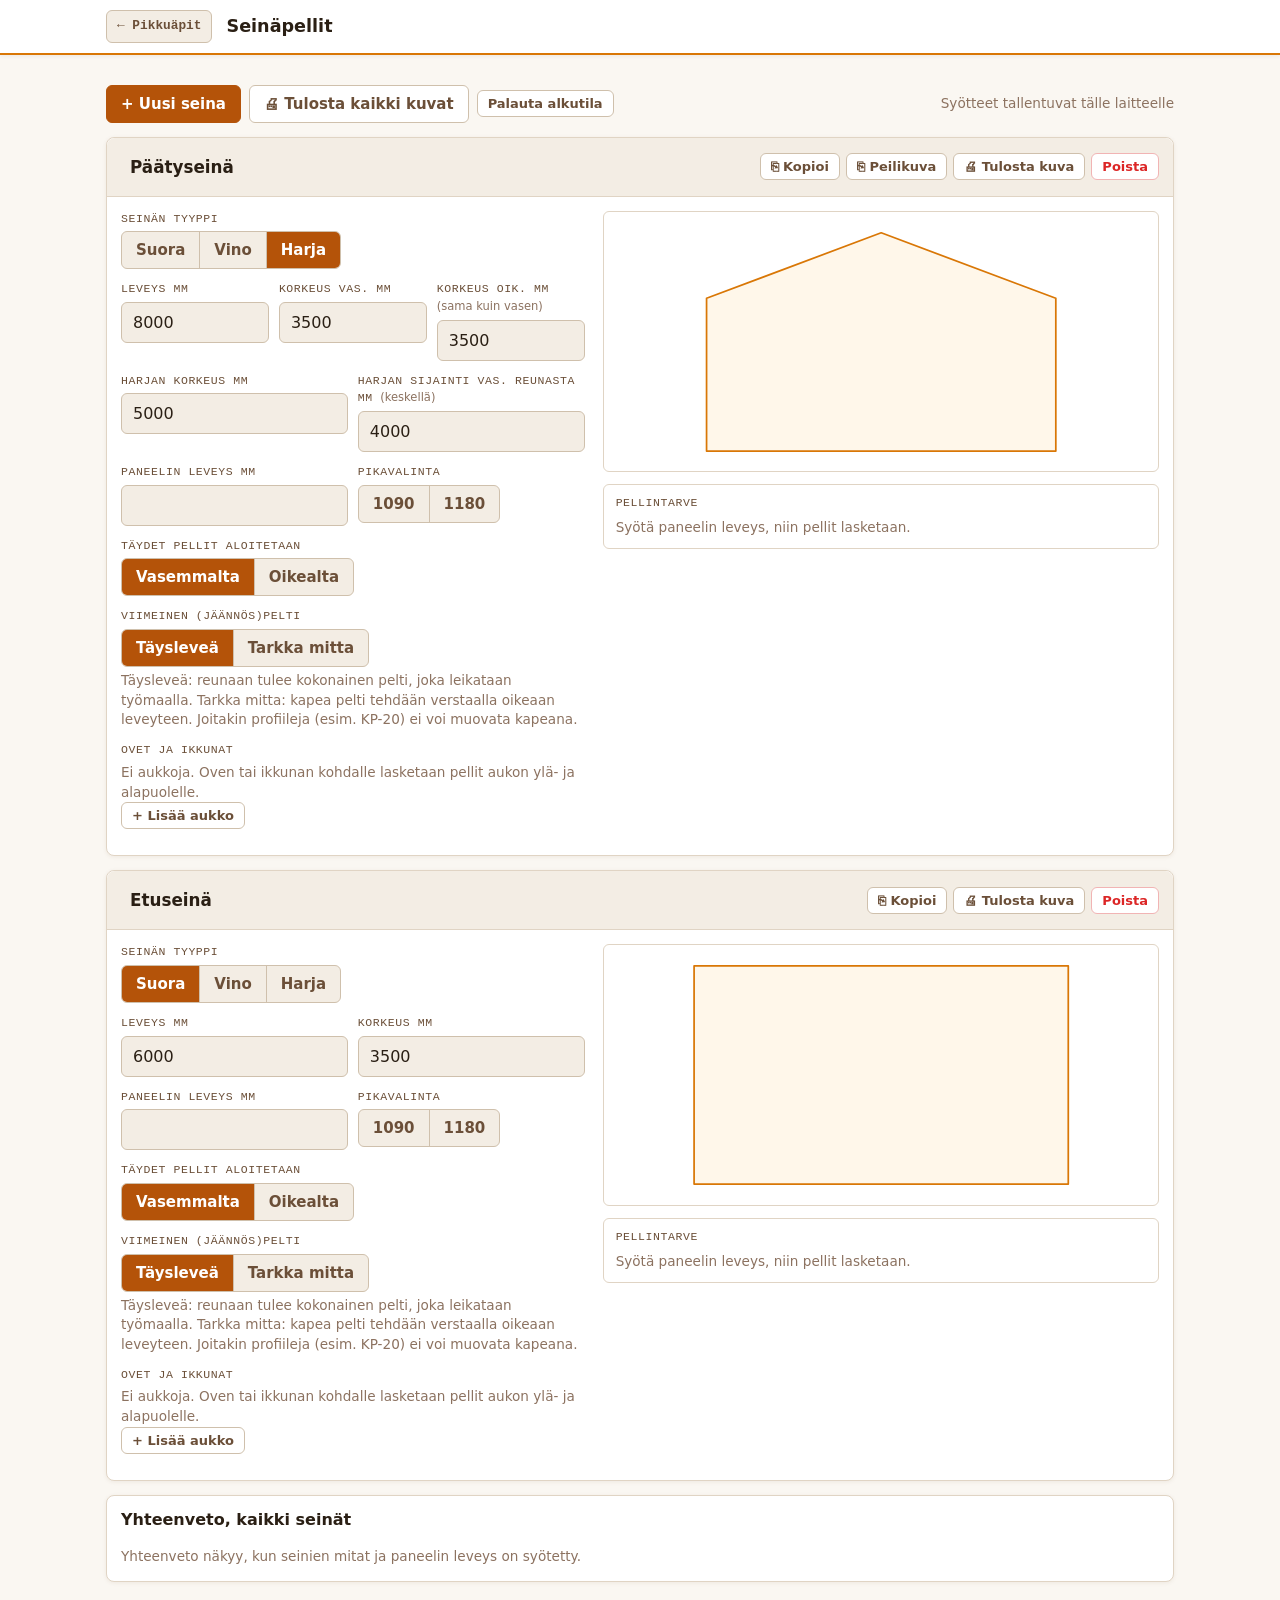
==== laskurit/seina.html @ d28c1f08 "Add files via upload" ====
<!doctype html>
<html lang="fi">
<head>
<meta charset="utf-8">
<meta name="viewport" content="width=device-width, initial-scale=1">
<title>Seinäpellit | Pikkuäpit</title>
<link rel="stylesheet" href="../yhteinen/tyylit.css?v=2">
<style id="sivutyyli"></style>
</head>
<body>
<header class="ylapalkki ei-tulosteessa">
  <div class="ylapalkki-sisus">
    <a class="takaisin" href="../index.html">← Pikkuäpit</a>
    <h1>Seinäpellit</h1>
  </div>
</header>

<main class="sivu ei-tulosteessa">
  <div class="toolbar">
    <button type="button" class="paa" data-act="uusi">+ Uusi seina</button>
    <button type="button" data-act="tulosta-kaikki">🖨 Tulosta kaikki kuvat</button>
    <button type="button" class="pieni" data-act="alkutila">Palauta alkutila</button>
    <span class="tila">Syötteet tallentuvat tälle laitteelle</span>
  </div>

  <div id="seinat"></div>

  <section class="kortti">
    <div class="kortti-otsikko">Yhteenveto, kaikki seinät</div>
    <div class="kortti-sisalto yhteenveto" id="yhteenveto"></div>
  </section>
</main>

<div id="tuloste"></div>

<script src="../yhteinen/ui.js?v=2"></script>
<script src="seina.js?v=2"></script>
<script src="seina-piirto.js?v=2"></script>
<script src="seina-ui.js?v=2"></script>
</body>
</html>
---- yhteinen/tyylit.css ----
/* Pikkuäpit: yhteiset tyylit.
   Väriteema: lämmin vaalea pohja ja oranssi korostus. Värit ovat muuttujina yhdessä paikassa.
   Ei ulkoisia fontteja: järjestelmän fontit toimivat myös ilman nettiä. */

:root {
  --tausta: #faf7f2;
  --paneeli: #ffffff;
  --paneeli2: #f3ede4;
  --paneeli3: #ede4d8;
  --reuna: #e0d4c4;
  --reuna2: #cfc0ac;
  --teksti: #2a1f14;
  --himmea: #6b4f38;
  --himmea2: #8c7260;
  --korostus: #d97706;
  --korostus2: #b45309;
  --korostus-tausta: rgba(217, 119, 6, 0.10);
  --ok: #15803d;
  --varoitus: #b45309;
  --virhe: #dc2626;
  --varjo: 0 1px 4px rgba(100, 60, 20, 0.08);
  --pyoristys: 8px;
  --fontti: system-ui, -apple-system, "Segoe UI", Roboto, Arial, sans-serif;
  --mono: ui-monospace, SFMono-Regular, Consolas, "Liberation Mono", monospace;
}

* { box-sizing: border-box; }

body {
  margin: 0;
  background: var(--tausta);
  color: var(--teksti);
  font-family: var(--fontti);
  font-size: 16px;
  line-height: 1.45;
}

.sivu { max-width: 1100px; margin: 0 auto; padding: 16px; }

h1 { font-size: 1.5rem; margin: 0 0 4px; }
h2 { font-size: 1.1rem; margin: 24px 0 8px; }
.himmea { color: var(--himmea); }
a { color: var(--korostus2); }

/* Yläpalkki */
.ylapalkki {
  background: var(--paneeli);
  border-bottom: 2px solid var(--korostus);
  box-shadow: var(--varjo);
  position: sticky; top: 0; z-index: 10;
}
.ylapalkki-sisus {
  max-width: 1100px; margin: 0 auto; padding: 10px 16px;
  display: flex; align-items: center; gap: 14px;
}
.ylapalkki h1 { font-size: 1.1rem; margin: 0; }
.ylapalkki a.takaisin { text-decoration: none; font-family: var(--mono); font-size: .8rem; font-weight: 600;
  padding: 6px 10px; border: 1px solid var(--reuna2); border-radius: 6px; color: var(--himmea); background: var(--paneeli2); }
.ylapalkki a.takaisin:hover { border-color: var(--korostus); color: var(--korostus2); }

/* Kortti */
.kortti {
  background: var(--paneeli);
  border: 1px solid var(--reuna);
  border-radius: var(--pyoristys);
  box-shadow: var(--varjo);
  margin: 14px 0;
}
.kortti-otsikko { padding: 12px 14px; font-weight: 600; cursor: pointer; user-select: none; }
.kortti-sisalto { padding: 0 14px 14px; }
.kortti.kiinni .kortti-sisalto { display: none; }

/* Lomake */
label { display: block; font-family: var(--mono); font-size: .72rem; text-transform: uppercase;
  letter-spacing: .05em; color: var(--himmea); margin: 0 0 4px; }
input, select {
  width: 100%;
  padding: 10px 11px;
  font-size: 16px; /* 16 px estää iPhonen automaattisen zoomauksen */
  font-family: inherit;
  background: var(--paneeli2);
  color: var(--teksti);
  border: 1px solid var(--reuna2);
  border-radius: 6px;
}
input:focus, select:focus { outline: 2px solid var(--korostus); outline-offset: 0; border-color: var(--korostus); background: #fff; }
input::placeholder { color: var(--himmea2); opacity: .7; }

/* Napit */
button, .nappi {
  display: inline-flex; align-items: center; gap: 6px;
  padding: 9px 14px; font-size: 15px; font-weight: 600; font-family: inherit;
  color: var(--himmea); background: var(--paneeli); border: 1px solid var(--reuna2);
  border-radius: 6px; cursor: pointer; text-decoration: none;
}
button:hover, .nappi:hover { border-color: var(--korostus); color: var(--korostus2); background: var(--korostus-tausta); }
button.paa, .nappi.paa { background: var(--korostus2); border-color: var(--korostus2); color: #fff; }
button.paa:hover, .nappi.paa:hover { background: #92400e; border-color: #92400e; color: #fff; }
button.vaara { color: var(--virhe); border-color: #f1b4b4; }
button.vaara:hover { background: var(--virhe); color: #fff; border-color: var(--virhe); }
button.pieni { padding: 5px 10px; font-size: 13px; }

/* Valintapainikkeet (segmentoitu) */
.seg { display: inline-flex; flex-wrap: wrap; border: 1px solid var(--reuna2); border-radius: 6px; overflow: hidden; background: var(--paneeli2); }
.seg button { border: 0; border-radius: 0; background: transparent; color: var(--himmea); padding: 9px 14px; }
.seg button + button { border-left: 1px solid var(--reuna2); }
.seg button.on { background: var(--korostus2); color: #fff; }
.seg button:hover:not(.on) { background: var(--korostus-tausta); }

.varoitus { color: var(--varoitus); }
.virhe { color: var(--virhe); }
.vihje { font-size: .85rem; color: var(--himmea2); margin: 4px 0 0; }

/* Etusivun työkalulista */
.tyokalut { display: grid; grid-template-columns: repeat(auto-fill, minmax(220px, 1fr)); gap: 12px; }
.tyokalu {
  display: block; padding: 14px; background: var(--paneeli);
  border: 1px solid var(--reuna); border-radius: var(--pyoristys); box-shadow: var(--varjo);
  color: var(--teksti); text-decoration: none;
}
.tyokalu:hover { border-color: var(--korostus); }
.tyokalu b { display: block; margin-bottom: 4px; color: var(--korostus2); }

/* ---------- Seinäpellit ---------- */
.toolbar { display: flex; flex-wrap: wrap; gap: 8px; align-items: center; margin: 14px 0; }
.toolbar .tila { margin-left: auto; font-size: .85rem; color: var(--himmea2); }

.seina-otsikko { display: flex; flex-wrap: wrap; gap: 8px; align-items: center; padding: 12px 14px; border-bottom: 1px solid var(--reuna); background: var(--paneeli2); border-radius: var(--pyoristys) var(--pyoristys) 0 0; }
.seina-otsikko input.nimi { flex: 1 1 180px; min-width: 0; width: auto; font-weight: 600; font-size: 1.05rem; background: transparent; border-color: transparent; padding: 6px 8px; }
.seina-otsikko input.nimi:hover { border-color: var(--reuna2); }
.seina-otsikko .toiminnot { display: flex; flex-wrap: wrap; gap: 6px; }

.seina-sisus { display: grid; grid-template-columns: 1fr; gap: 18px; padding: 14px; }
@media (min-width: 900px) { .seina-sisus { grid-template-columns: minmax(340px, 5fr) 6fr; } }

.rivi { display: grid; gap: 10px; margin-bottom: 12px; }
.rivi.k2 { grid-template-columns: 1fr 1fr; }
.rivi.k3 { grid-template-columns: 1fr 1fr 1fr; }
@media (max-width: 460px) { .rivi.k3 { grid-template-columns: 1fr 1fr; } }
.auto-tag { text-transform: none; letter-spacing: 0; font-family: var(--fontti); color: var(--himmea2); font-size: .72rem; }
.ryhma { margin-bottom: 12px; }

.aukko { display: grid; grid-template-columns: repeat(auto-fit, minmax(90px, 1fr)); gap: 8px; align-items: end;
  padding: 10px; margin-bottom: 8px; background: var(--paneeli2); border: 1px solid var(--reuna); border-radius: 6px; }
.aukko .poista { align-self: end; }

.kuva svg { width: 100%; height: auto; display: block; background: #fff; border: 1px solid var(--reuna); border-radius: 6px; }
.kuva .tyhja { padding: 28px 12px; text-align: center; color: var(--himmea2); border: 2px dashed var(--reuna); border-radius: 6px; }

.tulos { margin-top: 12px; border: 1px solid var(--reuna); border-radius: 6px; padding: 10px 12px; background: var(--paneeli); }
.tulos-otsikko { font-family: var(--mono); font-size: .72rem; text-transform: uppercase; letter-spacing: .05em; color: var(--himmea); margin-bottom: 6px; }
.tulos-rivi { display: flex; justify-content: space-between; gap: 12px; font-family: var(--mono); font-size: .92rem; padding: 3px 0; }
.tulos-rivi .leikkaus { color: var(--himmea2); font-size: .8rem; }
.tulos-yht { display: flex; justify-content: space-between; border-top: 1px solid var(--reuna); margin-top: 6px; padding-top: 8px; font-weight: 700; font-family: var(--mono); }
.tulos-yht span:last-child { color: var(--korostus2); }

.yhteenveto h3 { margin: 12px 0 4px; font-size: .95rem; color: var(--korostus2); }

/* ---------- Tulostus ---------- */
#tuloste { display: none; }
@media print {
  body { background: #fff; color: #000; }
  body.tulostetaan > *:not(#tuloste) { display: none !important; }
  body.tulostetaan #tuloste { display: block; }
  #tuloste .tulostesivu { page-break-after: always; break-after: page; }
  #tuloste .tulostesivu:last-child { page-break-after: auto; break-after: auto; }
  #tuloste .tulosteotsikko { display: flex; justify-content: space-between; font-size: 12pt; margin: 0 0 4mm; }
  #tuloste svg { width: 100%; height: auto; }
  .ei-tulosteessa { display: none !important; }
}
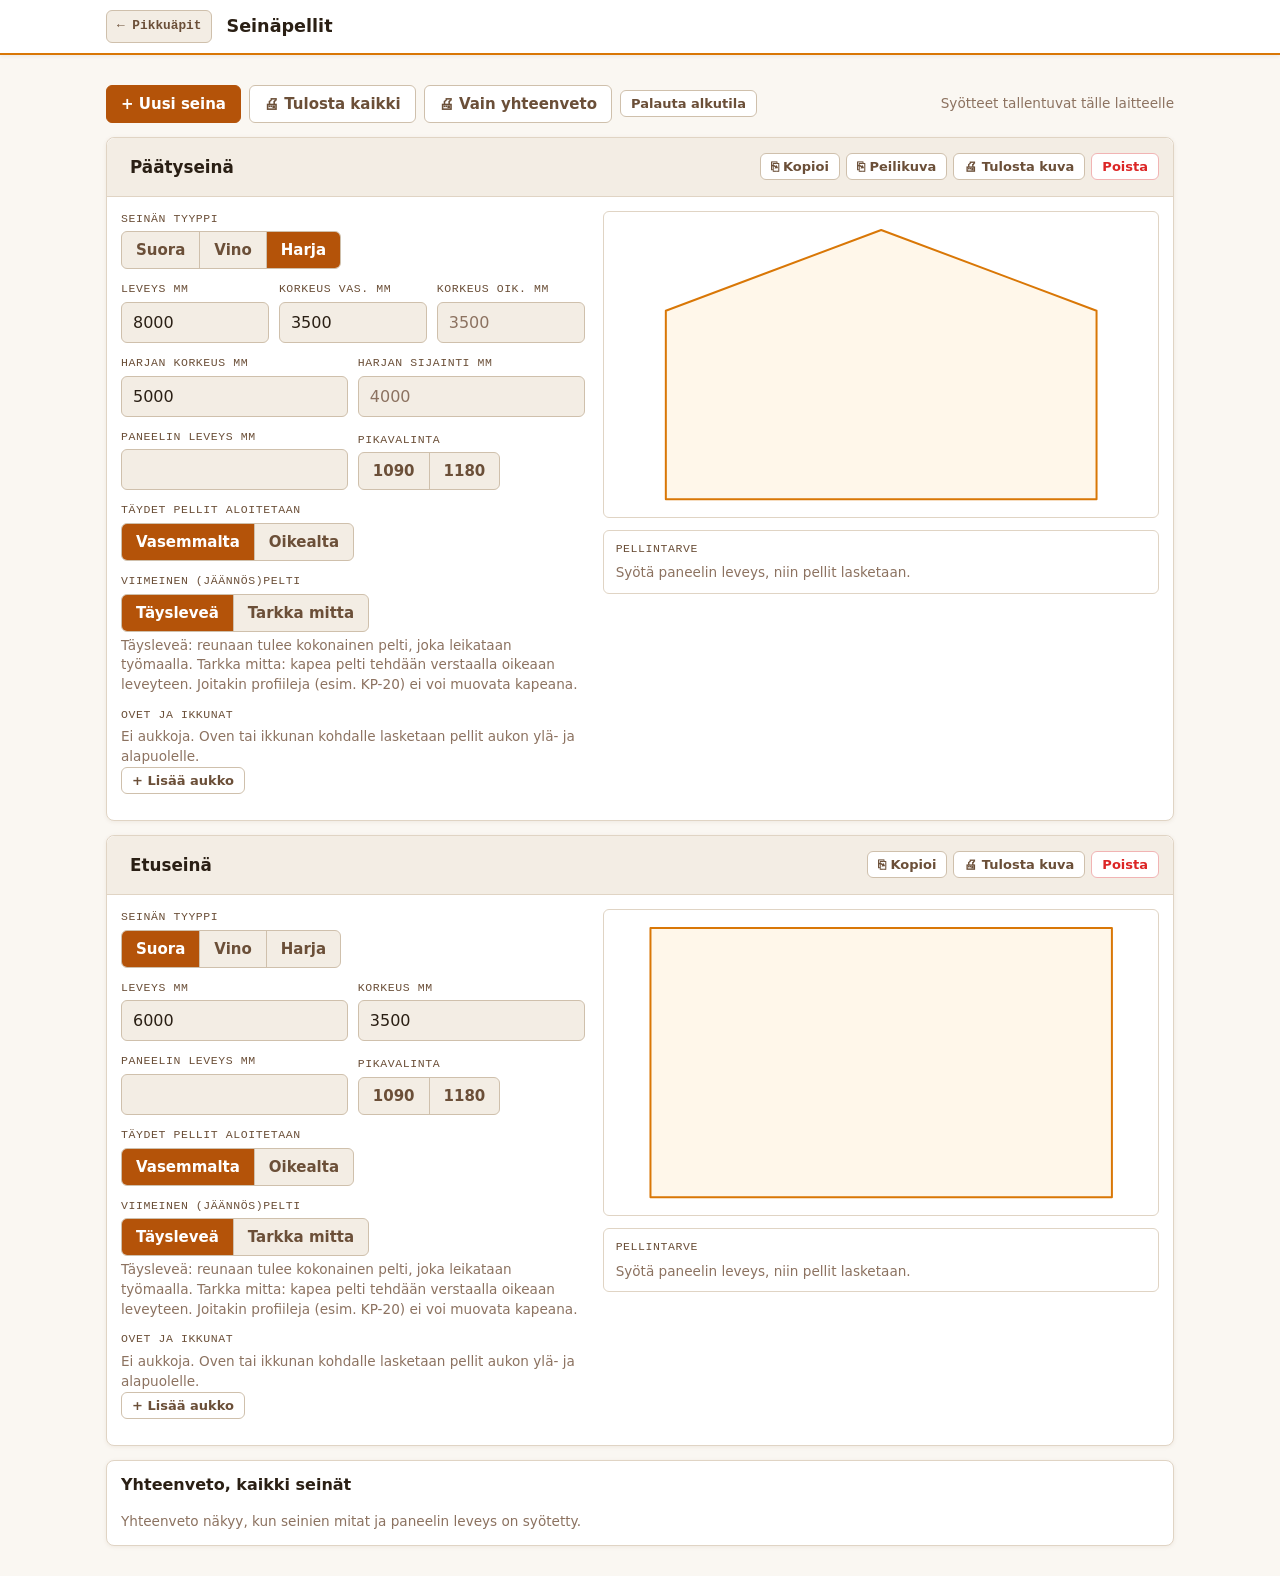
==== commit 1644cfd6: "Add files via upload" ====
--- a/laskurit/seina.html
+++ b/laskurit/seina.html
@@ -4,7 +4,7 @@
 <meta charset="utf-8">
 <meta name="viewport" content="width=device-width, initial-scale=1">
 <title>Seinäpellit | Pikkuäpit</title>
-<link rel="stylesheet" href="../yhteinen/tyylit.css?v=2">
+<link rel="stylesheet" href="../yhteinen/tyylit.css?v=3">
 <style id="sivutyyli"></style>
 </head>
 <body>
@@ -18,7 +18,8 @@
 <main class="sivu ei-tulosteessa">
   <div class="toolbar">
     <button type="button" class="paa" data-act="uusi">+ Uusi seina</button>
-    <button type="button" data-act="tulosta-kaikki">🖨 Tulosta kaikki kuvat</button>
+    <button type="button" data-act="tulosta-kaikki">🖨 Tulosta kaikki</button>
+    <button type="button" data-act="tulosta-yhteenveto">🖨 Vain yhteenveto</button>
     <button type="button" class="pieni" data-act="alkutila">Palauta alkutila</button>
     <span class="tila">Syötteet tallentuvat tälle laitteelle</span>
   </div>
@@ -33,9 +34,9 @@
 
 <div id="tuloste"></div>
 
-<script src="../yhteinen/ui.js?v=2"></script>
-<script src="seina.js?v=2"></script>
-<script src="seina-piirto.js?v=2"></script>
-<script src="seina-ui.js?v=2"></script>
+<script src="../yhteinen/ui.js?v=3"></script>
+<script src="seina.js?v=3"></script>
+<script src="seina-piirto.js?v=3"></script>
+<script src="seina-ui.js?v=3"></script>
 </body>
 </html>
--- a/yhteinen/tyylit.css
+++ b/yhteinen/tyylit.css
@@ -83,6 +83,8 @@
   border: 1px solid var(--reuna2);
   border-radius: 6px;
 }
+input[type=number] { -moz-appearance: textfield; appearance: textfield; }
+input[type=number]::-webkit-outer-spin-button, input[type=number]::-webkit-inner-spin-button { -webkit-appearance: none; margin: 0; }
 input:focus, select:focus { outline: 2px solid var(--korostus); outline-offset: 0; border-color: var(--korostus); background: #fff; }
 input::placeholder { color: var(--himmea2); opacity: .7; }
 
@@ -133,11 +135,11 @@
 .seina-sisus { display: grid; grid-template-columns: 1fr; gap: 18px; padding: 14px; }
 @media (min-width: 900px) { .seina-sisus { grid-template-columns: minmax(340px, 5fr) 6fr; } }
 
-.rivi { display: grid; gap: 10px; margin-bottom: 12px; }
+.rivi { display: grid; gap: 10px; margin-bottom: 12px; align-items: end; }
 .rivi.k2 { grid-template-columns: 1fr 1fr; }
 .rivi.k3 { grid-template-columns: 1fr 1fr 1fr; }
 @media (max-width: 460px) { .rivi.k3 { grid-template-columns: 1fr 1fr; } }
-.auto-tag { text-transform: none; letter-spacing: 0; font-family: var(--fontti); color: var(--himmea2); font-size: .72rem; }
+input.auto { color: var(--himmea2); }   /* automaattinen arvo (sama kuin vasen, keskellä): hillitympi väri, ei lisätekstiä */
 .ryhma { margin-bottom: 12px; }
 
 .aukko { display: grid; grid-template-columns: repeat(auto-fit, minmax(90px, 1fr)); gap: 8px; align-items: end;
@@ -149,12 +151,31 @@
 
 .tulos { margin-top: 12px; border: 1px solid var(--reuna); border-radius: 6px; padding: 10px 12px; background: var(--paneeli); }
 .tulos-otsikko { font-family: var(--mono); font-size: .72rem; text-transform: uppercase; letter-spacing: .05em; color: var(--himmea); margin-bottom: 6px; }
-.tulos-rivi { display: flex; justify-content: space-between; gap: 12px; font-family: var(--mono); font-size: .92rem; padding: 3px 0; }
-.tulos-rivi .leikkaus { color: var(--himmea2); font-size: .8rem; }
+.tulos-rivi { display: grid; grid-template-columns: 1fr auto 5.2em; gap: 10px; font-family: var(--mono); font-size: .92rem; padding: 4px 0; align-items: baseline; }
+.tulos-rivi .mitta { min-width: 0; }
+.tulos-rivi .leikkaus { display: block; color: var(--himmea2); font-size: .78rem; }
+.tulos-rivi .kpl { text-align: right; }
+.tulos-rivi .pit { text-align: right; color: var(--himmea); }
+.tulos-otsikko .sarakkeet { float: right; text-transform: none; letter-spacing: 0; color: var(--himmea2); }
 .tulos-yht { display: flex; justify-content: space-between; border-top: 1px solid var(--reuna); margin-top: 6px; padding-top: 8px; font-weight: 700; font-family: var(--mono); }
+.tulos-yht.pit-yht { border-top: 0; margin-top: 0; padding-top: 4px; }
 .tulos-yht span:last-child { color: var(--korostus2); }
 
 .yhteenveto h3 { margin: 12px 0 4px; font-size: .95rem; color: var(--korostus2); }
+
+/* ---------- Puhelin ja kosketusnäyttö ---------- */
+@media (pointer: coarse), (max-width: 600px) {
+  button, .nappi { min-height: 44px; }
+  button.pieni { min-height: 44px; padding: 8px 14px; font-size: 14px; }
+  .seg button { min-height: 44px; }
+  input, select { min-height: 46px; }
+  .ylapalkki a.takaisin { padding: 10px 12px; }
+}
+@media (max-width: 600px) {
+  .sivu { padding: 12px; }
+  .seina-sisus { padding: 12px; }
+  .toolbar .tila { margin-left: 0; flex-basis: 100%; }
+}
 
 /* ---------- Tulostus ---------- */
 #tuloste { display: none; }
@@ -166,5 +187,13 @@
   #tuloste .tulostesivu:last-child { page-break-after: auto; break-after: auto; }
   #tuloste .tulosteotsikko { display: flex; justify-content: space-between; font-size: 12pt; margin: 0 0 4mm; }
   #tuloste svg { width: 100%; height: auto; }
+  #tuloste .ty-kaikki { display: flex; justify-content: space-between; font-size: 13pt; padding: 2mm 0 4mm; border-bottom: 0.4mm solid #000; margin-bottom: 4mm; }
+  #tuloste .ty-seinat { column-count: 2; column-gap: 10mm; }
+  #tuloste .ty-seina { break-inside: avoid; margin-bottom: 5mm; }
+  #tuloste .ty-seina h3 { font-size: 11pt; margin: 0 0 1mm; }
+  #tuloste table { width: 100%; border-collapse: collapse; font-size: 10.5pt; }
+  #tuloste td { padding: 0.8mm 0; border-bottom: 0.2mm solid #999; }
+  #tuloste td + td { text-align: right; white-space: nowrap; padding-left: 4mm; }
+  #tuloste tr.yht td { font-weight: 700; border-bottom: 0.4mm solid #000; }
   .ei-tulosteessa { display: none !important; }
 }
